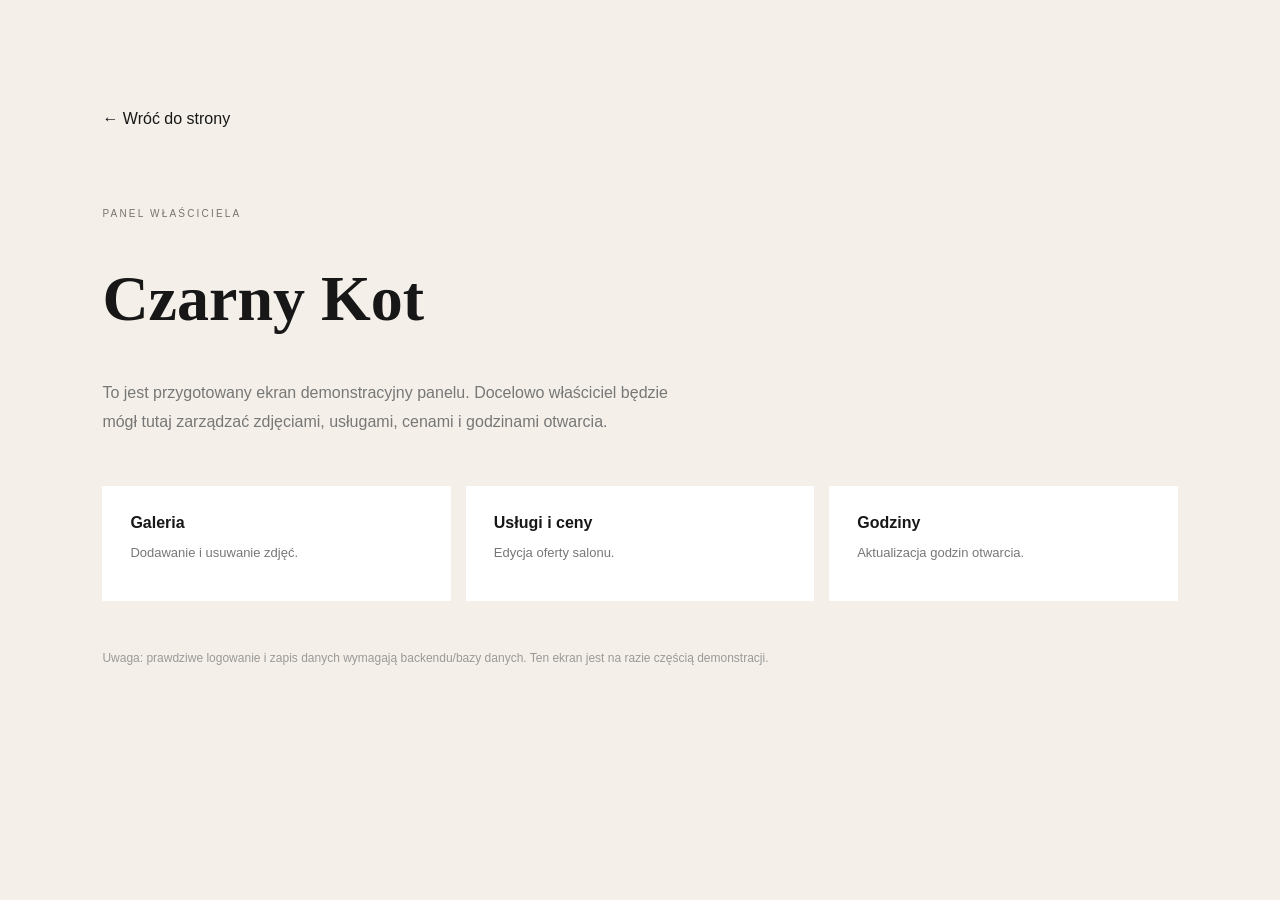
==== admin.html @ 05e56bac "Create Czarny Kot website demo" ====
<!doctype html><html lang="pl"><head><meta charset="UTF-8"><meta name="viewport" content="width=device-width,initial-scale=1"><title>Panel właściciela | Czarny Kot</title><link rel="stylesheet" href="style.css"></head><body><main class="section" style="min-height:100vh"><a class="text-link" href="/">← Wróć do strony</a><p class="eyebrow" style="margin-top:80px">Panel właściciela</p><h1 style="font-family:'Playfair Display',serif;font-size:64px">Czarny Kot</h1><p style="max-width:600px;line-height:1.8;color:#777">To jest przygotowany ekran demonstracyjny panelu. Docelowo właściciel będzie mógł tutaj zarządzać zdjęciami, usługami, cenami i godzinami otwarcia.</p><div style="margin-top:50px;display:grid;grid-template-columns:repeat(auto-fit,minmax(220px,1fr));gap:15px"><div style="background:#fff;padding:28px"><b>Galeria</b><p style="color:#777;font-size:13px">Dodawanie i usuwanie zdjęć.</p></div><div style="background:#fff;padding:28px"><b>Usługi i ceny</b><p style="color:#777;font-size:13px">Edycja oferty salonu.</p></div><div style="background:#fff;padding:28px"><b>Godziny</b><p style="color:#777;font-size:13px">Aktualizacja godzin otwarcia.</p></div></div><p style="margin-top:50px;color:#999;font-size:12px">Uwaga: prawdziwe logowanie i zapis danych wymagają backendu/bazy danych. Ten ekran jest na razie częścią demonstracji.</p></main></body></html>
---- style.css ----
:root{--bg:#f4f0e9;--ink:#171717;--muted:#77736c;--dark:#151515;--line:#d7d1c8;--accent:#d9c39a}*{box-sizing:border-box}html{scroll-behavior:smooth}body{margin:0;background:var(--bg);color:var(--ink);font-family:"DM Sans",sans-serif}a{color:inherit;text-decoration:none}.nav{height:82px;padding:0 5vw;display:flex;align-items:center;justify-content:space-between;border-bottom:1px solid var(--line);position:sticky;top:0;background:rgba(244,240,233,.9);backdrop-filter:blur(16px);z-index:10}.brand{display:flex;gap:10px;align-items:center;font-weight:700;letter-spacing:.12em;font-size:13px}.brand small{display:block;font-size:7px;letter-spacing:.28em;color:var(--muted);margin-top:4px}.cat-mark{font-size:27px;line-height:1}.nav nav{display:flex;gap:30px;font-size:13px;color:#5d5953}.nav nav a:hover,.text-link:hover{color:#000;text-decoration:underline;text-underline-offset:5px}.button{display:inline-flex;align-items:center;gap:22px;background:var(--ink);color:white;padding:16px 21px;border-radius:2px;font-size:12px;font-weight:600}.button-small{padding:11px 16px}.button.light{background:var(--bg);color:var(--ink)}.hero{min-height:calc(100vh - 82px);padding:7vw 8vw;display:grid;grid-template-columns:1.05fr .95fr;align-items:center;overflow:hidden}.eyebrow{font-size:10px;text-transform:uppercase;letter-spacing:.22em;color:var(--muted);margin:0 0 22px}.hero h1,h2{font-family:"Playfair Display",serif;font-weight:600;line-height:.98;letter-spacing:-.04em}.hero h1{font-size:clamp(48px,6.5vw,94px);margin:0;max-width:850px}.hero h1 em,h2 em{font-style:italic;font-weight:500;color:#676158}.lead{max-width:540px;line-height:1.8;color:#69655e;margin:30px 0}.actions{display:flex;align-items:center;gap:26px}.rating{display:flex;align-items:center;gap:12px;margin-top:45px;font-size:12px}.rating strong{font-size:25px}.rating span{letter-spacing:2px}.rating small{color:var(--muted)}.hero-art{height:590px;position:relative;display:grid;place-items:center}.halo{width:420px;height:520px;border-radius:50%;border:1px solid #cfc6b8;position:absolute;transform:rotate(22deg)}.cat-silhouette{font-size:260px;color:#1b1b1b;line-height:1;transform:rotate(-8deg);filter:drop-shadow(18px 20px 0 rgba(0,0,0,.06))}.hero-card{position:absolute;right:0;bottom:12%;background:#fffaf2;padding:25px 28px;box-shadow:0 25px 70px rgba(0,0,0,.12);min-width:145px}.hero-card span{font-size:10px;color:var(--muted)}.hero-card b{display:block;font-family:"Playfair Display",serif;font-size:26px;line-height:1;margin:18px 0}.hero-card small{color:var(--muted)}.section{padding:110px 8vw}.intro{border-top:1px solid var(--line)}h2{font-size:clamp(45px,6vw,80px);margin:0}.split{display:grid;grid-template-columns:1fr 1fr;gap:8vw;align-items:end}.split p{max-width:470px;line-height:1.9;color:var(--muted)}.stats{display:grid;grid-template-columns:repeat(3,1fr);border-top:1px solid var(--line);margin-top:75px}.stats div{padding:25px 0;border-right:1px solid var(--line);margin-right:25px}.stats b{font-family:"Playfair Display",serif;font-size:48px;display:block}.stats span{font-size:11px;color:var(--muted)}.dark{background:var(--dark);color:#f5f0e8}.dark .eyebrow,.dark .section-note{color:#88837b}.section-head{display:flex;justify-content:space-between;align-items:end;margin-bottom:50px}.section-note{max-width:340px;font-size:11px;line-height:1.6;color:var(--muted)}.service-grid{display:grid;grid-template-columns:repeat(4,1fr);border-top:1px solid #353535}.service-grid article{padding:30px 25px 35px 0;border-right:1px solid #353535;min-height:260px}.service-grid article+article{padding-left:25px}.service-grid span{font-size:10px;color:#817d76}.service-grid h3{font-family:"Playfair Display",serif;font-size:26px;font-weight:500;margin-top:65px}.service-grid p{color:#9a968e;font-size:12px;line-height:1.7}.service-grid b{font-size:10px;color:#d4c5aa}.gallery{display:grid;grid-template-columns:repeat(3,1fr);gap:12px}.gallery img{width:100%;height:350px;object-fit:cover;filter:saturate(.8);transition:.35s}.gallery img:hover{filter:saturate(1);transform:translateY(-4px)}.gallery img:nth-child(2),.gallery img:nth-child(5){margin-top:35px}.quote-section{text-align:center;background:#e8e1d6}.quote-mark{font-family:"Playfair Display",serif;font-size:90px;line-height:.6}.quote-section blockquote{font-family:"Playfair Display",serif;font-size:clamp(30px,4vw,55px);max-width:850px;margin:25px auto;line-height:1.08}.quote-section p{font-size:11px;color:var(--muted)}.quote-dots{font-size:8px;letter-spacing:8px;margin-top:35px}.cta{background:#24231f;color:#f4f0e9;padding:85px 8vw;display:flex;justify-content:space-between;align-items:center}.cta h2{font-size:clamp(40px,5vw,68px)}.contact{display:grid;grid-template-columns:1.1fr .9fr;gap:8vw}.contact-list{margin-top:55px;display:grid;gap:25px}.contact-list small{display:block;color:var(--muted);font-size:9px;text-transform:uppercase;letter-spacing:.16em;margin-bottom:6px}.contact-list b{font-size:15px;font-weight:500}.map-card{min-height:400px;background:linear-gradient(135deg,#d6d0c4,#ece7df);padding:35px;display:flex;flex-direction:column;justify-content:end;position:relative}.map-pin{position:absolute;top:42%;left:50%;font-size:30px}.map-card p{font-family:"Playfair Display",serif;font-size:28px}.map-card .text-link{font-size:11px}footer{border-top:1px solid var(--line);padding:30px 8vw;display:flex;justify-content:space-between;align-items:center;font-size:10px;color:var(--muted)}footer .brand{color:var(--ink)}footer a:hover{color:var(--ink)}@media(max-width:800px){.nav{height:68px}.nav nav{display:none}.nav .button{display:none}.hero{grid-template-columns:1fr;padding:65px 7vw}.hero-art{height:360px}.halo{width:260px;height:320px}.cat-silhouette{font-size:170px}.hero-card{right:4%;bottom:4%}.split,.contact{grid-template-columns:1fr}.service-grid{grid-template-columns:1fr 1fr}.gallery{grid-template-columns:1fr 1fr}.gallery img{height:240px}.section{padding:80px 7vw}.cta{padding:70px 7vw;display:block}.cta .button{margin-top:30px}.stats{grid-template-columns:1fr}.stats div{border-right:0;border-bottom:1px solid var(--line);margin:0}.section-head{display:block}.section-note{margin-top:20px}footer{padding:25px 7vw;gap:15px;flex-wrap:wrap}}@media(max-width:480px){.service-grid,.gallery{grid-template-columns:1fr}.gallery img:nth-child(2),.gallery img:nth-child(5){margin-top:0}.hero h1{font-size:48px}.actions{flex-direction:column;align-items:flex-start}.contact{gap:50px}}
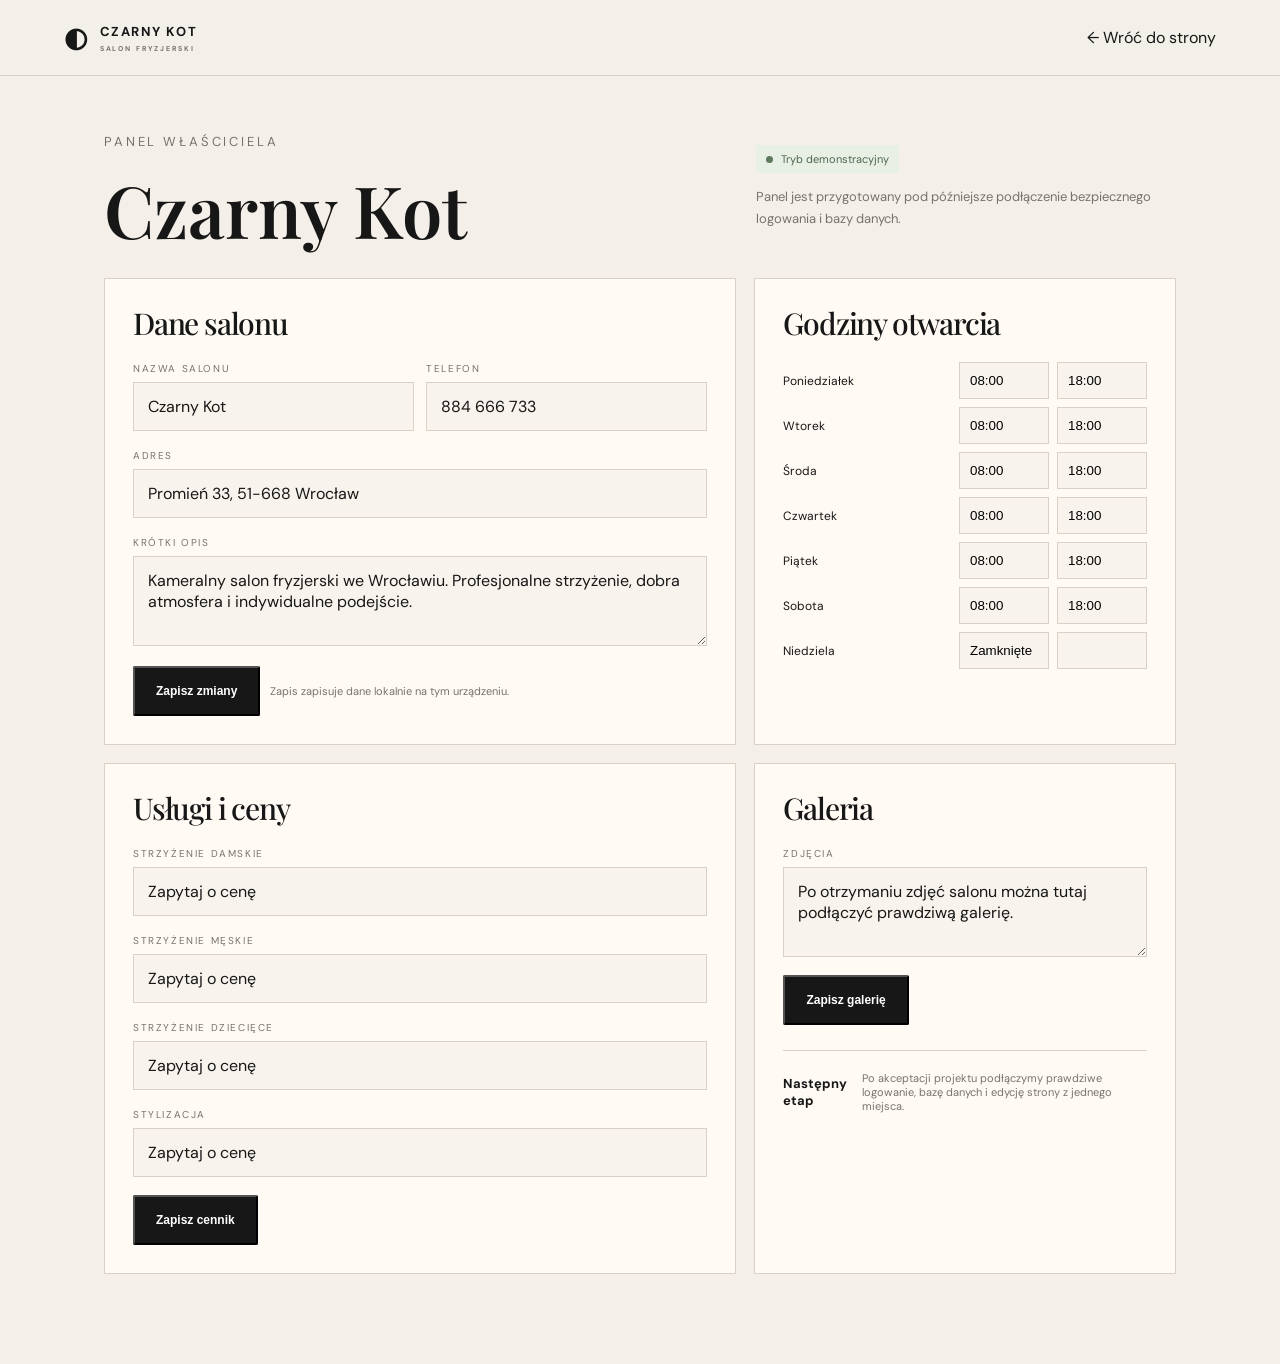
==== commit 50a3acc9: "Build polished owner admin dashboard" ====
--- a/admin.html
+++ b/admin.html
@@ -1 +1,24 @@
-<!doctype html><html lang="pl"><head><meta charset="UTF-8"><meta name="viewport" content="width=device-width,initial-scale=1"><title>Panel właściciela | Czarny Kot</title><link rel="stylesheet" href="style.css"></head><body><main class="section" style="min-height:100vh"><a class="text-link" href="/">← Wróć do strony</a><p class="eyebrow" style="margin-top:80px">Panel właściciela</p><h1 style="font-family:'Playfair Display',serif;font-size:64px">Czarny Kot</h1><p style="max-width:600px;line-height:1.8;color:#777">To jest przygotowany ekran demonstracyjny panelu. Docelowo właściciel będzie mógł tutaj zarządzać zdjęciami, usługami, cenami i godzinami otwarcia.</p><div style="margin-top:50px;display:grid;grid-template-columns:repeat(auto-fit,minmax(220px,1fr));gap:15px"><div style="background:#fff;padding:28px"><b>Galeria</b><p style="color:#777;font-size:13px">Dodawanie i usuwanie zdjęć.</p></div><div style="background:#fff;padding:28px"><b>Usługi i ceny</b><p style="color:#777;font-size:13px">Edycja oferty salonu.</p></div><div style="background:#fff;padding:28px"><b>Godziny</b><p style="color:#777;font-size:13px">Aktualizacja godzin otwarcia.</p></div></div><p style="margin-top:50px;color:#999;font-size:12px">Uwaga: prawdziwe logowanie i zapis danych wymagają backendu/bazy danych. Ten ekran jest na razie częścią demonstracji.</p></main></body></html>+<!doctype html>
+<html lang="pl"><head><meta charset="UTF-8"><meta name="viewport" content="width=device-width,initial-scale=1">
+<title>Panel właściciela | Czarny Kot</title>
+<link rel="preconnect" href="https://fonts.googleapis.com"><link rel="preconnect" href="https://fonts.gstatic.com" crossorigin>
+<link href="https://fonts.googleapis.com/css2?family=DM+Sans:wght@400;500;600&family=Playfair+Display:wght@500;600;700&display=swap" rel="stylesheet"><link rel="stylesheet" href="style.css">
+<style>
+.admin{min-height:100vh;background:#f4f0e9}.admin-top{height:76px;border-bottom:1px solid var(--line);display:flex;align-items:center;justify-content:space-between;padding:0 5vw;background:rgba(244,240,233,.94)}.admin-wrap{max-width:1200px;margin:0 auto;padding:55px 5vw 90px}.admin-title{display:flex;justify-content:space-between;align-items:end;gap:30px;margin-bottom:35px}.admin-title h1{font:600 clamp(42px,6vw,72px)/.95 "Playfair Display",serif;margin:0}.admin-title p{color:var(--muted);max-width:420px;line-height:1.7;font-size:13px}.admin-grid{display:grid;grid-template-columns:1.2fr .8fr;gap:18px}.panel{background:#fffaf3;border:1px solid var(--line);padding:28px}.panel h2{font:500 30px/1.1 "Playfair Display",serif;margin:0 0 22px}.field{display:grid;gap:7px;margin-bottom:18px}.field label{font-size:10px;text-transform:uppercase;letter-spacing:.16em;color:var(--muted)}.field input,.field textarea{width:100%;border:1px solid var(--line);background:#f8f4ed;padding:13px 14px;font:inherit;color:var(--ink);outline:none}.field textarea{min-height:90px;resize:vertical}.row{display:grid;grid-template-columns:1fr 1fr;gap:12px}.admin-actions{display:flex;gap:10px;align-items:center;margin-top:20px}.save-note{font-size:11px;color:var(--muted)}.hours{display:grid;gap:8px}.hours-row{display:grid;grid-template-columns:1fr 90px 90px;gap:8px;align-items:center;font-size:12px}.hours-row input{border:1px solid var(--line);padding:10px;background:#f8f4ed}.status{display:inline-flex;align-items:center;gap:8px;font-size:11px;color:#4f6750;background:#e8efe5;padding:7px 10px}.dot{width:7px;height:7px;border-radius:50%;background:#607a60}.preview{display:flex;gap:15px;align-items:center;border-top:1px solid var(--line);margin-top:25px;padding-top:20px}.preview strong{font-size:13px}.preview span{font-size:11px;color:var(--muted)}@media(max-width:800px){.admin-grid{grid-template-columns:1fr}.admin-title{display:block}.admin-title p{margin-top:18px}.row{grid-template-columns:1fr}.hours-row{grid-template-columns:1fr 75px 75px}}
+</style></head>
+<body class="admin"><header class="admin-top"><a class="brand" href="/"><span class="cat-mark">◐</span><span>CZARNY KOT<small>SALON FRYZJERSKI</small></span></a><a class="text-link" href="/">← Wróć do strony</a></header>
+<main class="admin-wrap"><div class="admin-title"><div><p class="eyebrow">Panel właściciela</p><h1>Czarny Kot</h1></div><div><span class="status"><span class="dot"></span>Tryb demonstracyjny</span><p>Panel jest przygotowany pod późniejsze podłączenie bezpiecznego logowania i bazy danych.</p></div></div>
+<div class="admin-grid">
+<section class="panel"><h2>Dane salonu</h2><div class="row"><div class="field"><label>Nazwa salonu</label><input id="salonName" value="Czarny Kot"></div><div class="field"><label>Telefon</label><input id="phone" value="884 666 733"></div></div><div class="field"><label>Adres</label><input id="address" value="Promień 33, 51-668 Wrocław"></div><div class="field"><label>Krótki opis</label><textarea id="description">Kameralny salon fryzjerski we Wrocławiu. Profesjonalne strzyżenie, dobra atmosfera i indywidualne podejście.</textarea></div><div class="admin-actions"><button class="button" id="save">Zapisz zmiany</button><span class="save-note" id="saveNote">Zapis zapisuje dane lokalnie na tym urządzeniu.</span></div></section>
+<section class="panel"><h2>Godziny otwarcia</h2><div class="hours" id="hours"></div></section>
+<section class="panel"><h2>Usługi i ceny</h2><div class="field"><label>Strzyżenie damskie</label><input value="Zapytaj o cenę"></div><div class="field"><label>Strzyżenie męskie</label><input value="Zapytaj o cenę"></div><div class="field"><label>Strzyżenie dziecięce</label><input value="Zapytaj o cenę"></div><div class="field"><label>Stylizacja</label><input value="Zapytaj o cenę"></div><button class="button" id="saveServices">Zapisz cennik</button></section>
+<section class="panel"><h2>Galeria</h2><div class="field"><label>Zdjęcia</label><textarea id="gallery">Po otrzymaniu zdjęć salonu można tutaj podłączyć prawdziwą galerię.</textarea></div><button class="button" id="saveGallery">Zapisz galerię</button><div class="preview"><strong>Następny etap</strong><span>Po akceptacji projektu podłączymy prawdziwe logowanie, bazę danych i edycję strony z jednego miejsca.</span></div></section>
+</div></main>
+<script>
+const days=["Poniedziałek","Wtorek","Środa","Czwartek","Piątek","Sobota","Niedziela"], saved=JSON.parse(localStorage.getItem("czarnyKotAdmin")||"{}");
+salonName.value=saved.salonName||salonName.value;phone.value=saved.phone||phone.value;address.value=saved.address||address.value;description.value=saved.description||description.value;gallery.value=saved.gallery||gallery.value;
+hours.innerHTML=days.map((d,i)=>'<div class="hours-row"><span>'+d+'</span><input aria-label="'+d+' od" value="'+(i===6?'Zamknięte':'08:00')+'"><input aria-label="'+d+' do" value="'+(i===6?'':'18:00')+'"></div>').join("");
+save.onclick=()=>{localStorage.setItem("czarnyKotAdmin",JSON.stringify({salonName:salonName.value,phone:phone.value,address:address.value,description:description.value,gallery:gallery.value}));saveNote.textContent="Zapisano na tym urządzeniu."};
+saveServices.onclick=e=>{e.target.textContent="Cennik zapisany";setTimeout(()=>e.target.textContent="Zapisz cennik",1400)};
+saveGallery.onclick=e=>{e.target.textContent="Galeria zapisana";setTimeout(()=>e.target.textContent="Zapisz galerię",1400)};
+</script></body></html>
--- a/style.css
+++ b/style.css
@@ -1 +1,20 @@
-:root{--bg:#f4f0e9;--ink:#171717;--muted:#77736c;--dark:#151515;--line:#d7d1c8;--accent:#d9c39a}*{box-sizing:border-box}html{scroll-behavior:smooth}body{margin:0;background:var(--bg);color:var(--ink);font-family:"DM Sans",sans-serif}a{color:inherit;text-decoration:none}.nav{height:82px;padding:0 5vw;display:flex;align-items:center;justify-content:space-between;border-bottom:1px solid var(--line);position:sticky;top:0;background:rgba(244,240,233,.9);backdrop-filter:blur(16px);z-index:10}.brand{display:flex;gap:10px;align-items:center;font-weight:700;letter-spacing:.12em;font-size:13px}.brand small{display:block;font-size:7px;letter-spacing:.28em;color:var(--muted);margin-top:4px}.cat-mark{font-size:27px;line-height:1}.nav nav{display:flex;gap:30px;font-size:13px;color:#5d5953}.nav nav a:hover,.text-link:hover{color:#000;text-decoration:underline;text-underline-offset:5px}.button{display:inline-flex;align-items:center;gap:22px;background:var(--ink);color:white;padding:16px 21px;border-radius:2px;font-size:12px;font-weight:600}.button-small{padding:11px 16px}.button.light{background:var(--bg);color:var(--ink)}.hero{min-height:calc(100vh - 82px);padding:7vw 8vw;display:grid;grid-template-columns:1.05fr .95fr;align-items:center;overflow:hidden}.eyebrow{font-size:10px;text-transform:uppercase;letter-spacing:.22em;color:var(--muted);margin:0 0 22px}.hero h1,h2{font-family:"Playfair Display",serif;font-weight:600;line-height:.98;letter-spacing:-.04em}.hero h1{font-size:clamp(48px,6.5vw,94px);margin:0;max-width:850px}.hero h1 em,h2 em{font-style:italic;font-weight:500;color:#676158}.lead{max-width:540px;line-height:1.8;color:#69655e;margin:30px 0}.actions{display:flex;align-items:center;gap:26px}.rating{display:flex;align-items:center;gap:12px;margin-top:45px;font-size:12px}.rating strong{font-size:25px}.rating span{letter-spacing:2px}.rating small{color:var(--muted)}.hero-art{height:590px;position:relative;display:grid;place-items:center}.halo{width:420px;height:520px;border-radius:50%;border:1px solid #cfc6b8;position:absolute;transform:rotate(22deg)}.cat-silhouette{font-size:260px;color:#1b1b1b;line-height:1;transform:rotate(-8deg);filter:drop-shadow(18px 20px 0 rgba(0,0,0,.06))}.hero-card{position:absolute;right:0;bottom:12%;background:#fffaf2;padding:25px 28px;box-shadow:0 25px 70px rgba(0,0,0,.12);min-width:145px}.hero-card span{font-size:10px;color:var(--muted)}.hero-card b{display:block;font-family:"Playfair Display",serif;font-size:26px;line-height:1;margin:18px 0}.hero-card small{color:var(--muted)}.section{padding:110px 8vw}.intro{border-top:1px solid var(--line)}h2{font-size:clamp(45px,6vw,80px);margin:0}.split{display:grid;grid-template-columns:1fr 1fr;gap:8vw;align-items:end}.split p{max-width:470px;line-height:1.9;color:var(--muted)}.stats{display:grid;grid-template-columns:repeat(3,1fr);border-top:1px solid var(--line);margin-top:75px}.stats div{padding:25px 0;border-right:1px solid var(--line);margin-right:25px}.stats b{font-family:"Playfair Display",serif;font-size:48px;display:block}.stats span{font-size:11px;color:var(--muted)}.dark{background:var(--dark);color:#f5f0e8}.dark .eyebrow,.dark .section-note{color:#88837b}.section-head{display:flex;justify-content:space-between;align-items:end;margin-bottom:50px}.section-note{max-width:340px;font-size:11px;line-height:1.6;color:var(--muted)}.service-grid{display:grid;grid-template-columns:repeat(4,1fr);border-top:1px solid #353535}.service-grid article{padding:30px 25px 35px 0;border-right:1px solid #353535;min-height:260px}.service-grid article+article{padding-left:25px}.service-grid span{font-size:10px;color:#817d76}.service-grid h3{font-family:"Playfair Display",serif;font-size:26px;font-weight:500;margin-top:65px}.service-grid p{color:#9a968e;font-size:12px;line-height:1.7}.service-grid b{font-size:10px;color:#d4c5aa}.gallery{display:grid;grid-template-columns:repeat(3,1fr);gap:12px}.gallery img{width:100%;height:350px;object-fit:cover;filter:saturate(.8);transition:.35s}.gallery img:hover{filter:saturate(1);transform:translateY(-4px)}.gallery img:nth-child(2),.gallery img:nth-child(5){margin-top:35px}.quote-section{text-align:center;background:#e8e1d6}.quote-mark{font-family:"Playfair Display",serif;font-size:90px;line-height:.6}.quote-section blockquote{font-family:"Playfair Display",serif;font-size:clamp(30px,4vw,55px);max-width:850px;margin:25px auto;line-height:1.08}.quote-section p{font-size:11px;color:var(--muted)}.quote-dots{font-size:8px;letter-spacing:8px;margin-top:35px}.cta{background:#24231f;color:#f4f0e9;padding:85px 8vw;display:flex;justify-content:space-between;align-items:center}.cta h2{font-size:clamp(40px,5vw,68px)}.contact{display:grid;grid-template-columns:1.1fr .9fr;gap:8vw}.contact-list{margin-top:55px;display:grid;gap:25px}.contact-list small{display:block;color:var(--muted);font-size:9px;text-transform:uppercase;letter-spacing:.16em;margin-bottom:6px}.contact-list b{font-size:15px;font-weight:500}.map-card{min-height:400px;background:linear-gradient(135deg,#d6d0c4,#ece7df);padding:35px;display:flex;flex-direction:column;justify-content:end;position:relative}.map-pin{position:absolute;top:42%;left:50%;font-size:30px}.map-card p{font-family:"Playfair Display",serif;font-size:28px}.map-card .text-link{font-size:11px}footer{border-top:1px solid var(--line);padding:30px 8vw;display:flex;justify-content:space-between;align-items:center;font-size:10px;color:var(--muted)}footer .brand{color:var(--ink)}footer a:hover{color:var(--ink)}@media(max-width:800px){.nav{height:68px}.nav nav{display:none}.nav .button{display:none}.hero{grid-template-columns:1fr;padding:65px 7vw}.hero-art{height:360px}.halo{width:260px;height:320px}.cat-silhouette{font-size:170px}.hero-card{right:4%;bottom:4%}.split,.contact{grid-template-columns:1fr}.service-grid{grid-template-columns:1fr 1fr}.gallery{grid-template-columns:1fr 1fr}.gallery img{height:240px}.section{padding:80px 7vw}.cta{padding:70px 7vw;display:block}.cta .button{margin-top:30px}.stats{grid-template-columns:1fr}.stats div{border-right:0;border-bottom:1px solid var(--line);margin:0}.section-head{display:block}.section-note{margin-top:20px}footer{padding:25px 7vw;gap:15px;flex-wrap:wrap}}@media(max-width:480px){.service-grid,.gallery{grid-template-columns:1fr}.gallery img:nth-child(2),.gallery img:nth-child(5){margin-top:0}.hero h1{font-size:48px}.actions{flex-direction:column;align-items:flex-start}.contact{gap:50px}}+:root{--bg:#f4f0e9;--ink:#171717;--muted:#77736c;--dark:#151515;--line:#d7d1c8;--accent:#d9c39a}*{box-sizing:border-box}html{scroll-behavior:smooth}body{margin:0;background:var(--bg);color:var(--ink);font-family:"DM Sans",sans-serif}a{color:inherit;text-decoration:none}.nav{height:82px;padding:0 5vw;display:flex;align-items:center;justify-content:space-between;border-bottom:1px solid var(--line);position:sticky;top:0;background:rgba(244,240,233,.9);backdrop-filter:blur(16px);z-index:10}.brand{display:flex;gap:10px;align-items:center;font-weight:700;letter-spacing:.12em;font-size:13px}.brand small{display:block;font-size:7px;letter-spacing:.28em;color:var(--muted);margin-top:4px}.cat-mark{font-size:27px;line-height:1}.nav nav{display:flex;gap:30px;font-size:13px;color:#5d5953}.nav nav a:hover,.text-link:hover{color:#000;text-decoration:underline;text-underline-offset:5px}.button{display:inline-flex;align-items:center;gap:22px;background:var(--ink);color:white;padding:16px 21px;border-radius:2px;font-size:12px;font-weight:600}.button-small{padding:11px 16px}.button.light{background:var(--bg);color:var(--ink)}.hero{min-height:calc(100vh - 82px);padding:3.5vw 8vw 5vw;position:relative;display:grid;grid-template-columns:1.05fr .95fr;align-items:center;overflow:hidden}.eyebrow{font-size:10px;text-transform:uppercase;letter-spacing:.22em;color:var(--muted);margin:0 0 22px}.hero h1,h2{font-family:"Playfair Display",serif;font-weight:600;line-height:.98;letter-spacing:-.04em}.hero h1{font-size:clamp(48px,6.5vw,94px);margin:0;max-width:850px}.hero h1 em,h2 em{font-style:italic;font-weight:500;color:#676158}.lead{max-width:540px;line-height:1.8;color:#69655e;margin:30px 0}.actions{display:flex;align-items:center;gap:26px}.rating{display:flex;align-items:center;gap:12px;margin-top:45px;font-size:12px}.rating strong{font-size:25px}.rating span{letter-spacing:2px}.rating small{color:var(--muted)}.hero-art{height:590px;position:relative;display:grid;place-items:center}.halo{width:420px;height:520px;border-radius:50%;border:1px solid #cfc6b8;position:absolute;transform:rotate(22deg)}.cat-silhouette{width:260px;height:250px;position:relative;transform:translateY(10px) rotate(-3deg);filter:drop-shadow(18px 20px 0 rgba(0,0,0,.06))}
+.cat-body{position:absolute;width:150px;height:105px;background:#1b1b1b;border-radius:52% 48% 42% 45%;left:60px;top:85px}
+.cat-head{position:absolute;width:88px;height:82px;background:#1b1b1b;border-radius:50%;left:18px;top:48px;z-index:2}
+.cat-head:before,.cat-head:after{content:"";position:absolute;top:-20px;width:0;height:0;border-left:22px solid transparent;border-right:22px solid transparent;border-bottom:38px solid #1b1b1b}
+.cat-head:before{left:3px;transform:rotate(-18deg)}.cat-head:after{right:3px;transform:rotate(18deg)}
+.cat-head i{position:absolute;width:6px;height:8px;background:#d9c39a;border-radius:50%;top:32px}.cat-head i:first-child{left:27px}.cat-head i:last-child{right:27px}
+.cat-tail{position:absolute;width:125px;height:125px;border:15px solid #1b1b1b;border-left-color:transparent;border-bottom-color:transparent;border-radius:50%;right:-15px;top:20px;transform:rotate(20deg)}
+.cat-leg{position:absolute;width:18px;height:70px;background:#1b1b1b;border-radius:0 0 12px 12px;top:160px;transform-origin:top center}
+.leg-a{left:83px;transform:rotate(8deg)}.leg-b{left:115px;transform:rotate(-8deg)}.leg-c{left:166px;transform:rotate(8deg)}.leg-d{left:195px;transform:rotate(-8deg)}
+.walking-cat{position:absolute;bottom:7%;right:-125px;width:125px;height:95px;z-index:4;animation:catWalk 10s linear infinite}
+.walk-body{position:absolute;width:78px;height:48px;background:#1b1b1b;border-radius:50% 48% 42% 44%;left:25px;top:30px}
+.walk-head{position:absolute;width:42px;height:40px;background:#1b1b1b;border-radius:50%;left:0;top:15px;z-index:2}
+.walk-head:before,.walk-head:after{content:"";position:absolute;top:-10px;width:0;height:0;border-left:10px solid transparent;border-right:10px solid transparent;border-bottom:17px solid #1b1b1b}
+.walk-head:before{left:2px;transform:rotate(-15deg)}.walk-head:after{right:2px;transform:rotate(15deg)}
+.walk-head i{position:absolute;width:3px;height:4px;background:#d9c39a;border-radius:50%;top:17px}.walk-head i:first-child{left:12px}.walk-head i:last-child{right:12px}
+.walk-tail{position:absolute;width:55px;height:55px;border:8px solid #1b1b1b;border-left-color:transparent;border-bottom-color:transparent;border-radius:50%;right:-5px;top:0;transform:rotate(25deg)}
+.walk-leg{position:absolute;width:9px;height:38px;background:#1b1b1b;border-radius:0 0 8px 8px;top:62px;transform-origin:top center;animation:legWalk .35s ease-in-out infinite alternate}
+.walk-leg.a{left:38px}.walk-leg.b{left:56px;animation-delay:.17s}.walk-leg.c{left:75px;animation-delay:.17s}.walk-leg.d{left:91px}
+@keyframes catWalk{0%{right:-125px}100%{right:100%}}@keyframes legWalk{from{transform:rotate(18deg)}to{transform:rotate(-18deg)}}
+.hero-card{position:absolute;right:0;bottom:12%;background:#fffaf2;padding:25px 28px;box-shadow:0 25px 70px rgba(0,0,0,.12);min-width:145px}.hero-card span{font-size:10px;color:var(--muted)}.hero-card b{display:block;font-family:"Playfair Display",serif;font-size:26px;line-height:1;margin:18px 0}.hero-card small{color:var(--muted)}.section{padding:110px 8vw}.intro{border-top:1px solid var(--line)}h2{font-size:clamp(45px,6vw,80px);margin:0}.split{display:grid;grid-template-columns:1fr 1fr;gap:8vw;align-items:end}.split p{max-width:470px;line-height:1.9;color:var(--muted)}.stats{display:grid;grid-template-columns:repeat(3,1fr);border-top:1px solid var(--line);margin-top:75px}.stats div{padding:25px 0;border-right:1px solid var(--line);margin-right:25px}.stats b{font-family:"Playfair Display",serif;font-size:48px;display:block}.stats span{font-size:11px;color:var(--muted)}.dark{background:var(--dark);color:#f5f0e8}.dark .eyebrow,.dark .section-note{color:#88837b}.section-head{display:flex;justify-content:space-between;align-items:end;margin-bottom:50px}.section-note{max-width:340px;font-size:11px;line-height:1.6;color:var(--muted)}.service-grid{display:grid;grid-template-columns:repeat(4,1fr);border-top:1px solid #353535}.service-grid article{padding:30px 25px 35px 0;border-right:1px solid #353535;min-height:260px}.service-grid article+article{padding-left:25px}.service-grid span{font-size:10px;color:#817d76}.service-grid h3{font-family:"Playfair Display",serif;font-size:26px;font-weight:500;margin-top:65px}.service-grid p{color:#9a968e;font-size:12px;line-height:1.7}.service-grid b{font-size:10px;color:#d4c5aa}.gallery{display:grid;grid-template-columns:repeat(3,1fr);gap:12px}.gallery img{width:100%;height:350px;object-fit:cover;filter:saturate(.8);transition:.35s}.gallery img:hover{filter:saturate(1);transform:translateY(-4px)}.gallery img:nth-child(2),.gallery img:nth-child(5){margin-top:35px}.quote-section{text-align:center;background:#e8e1d6}.quote-mark{font-family:"Playfair Display",serif;font-size:90px;line-height:.6}.quote-section blockquote{font-family:"Playfair Display",serif;font-size:clamp(30px,4vw,55px);max-width:850px;margin:25px auto;line-height:1.08}.quote-section p{font-size:11px;color:var(--muted)}.quote-dots{font-size:8px;letter-spacing:8px;margin-top:35px}.cta{background:#24231f;color:#f4f0e9;padding:85px 8vw;display:flex;justify-content:space-between;align-items:center}.cta h2{font-size:clamp(40px,5vw,68px)}.contact{display:grid;grid-template-columns:1.1fr .9fr;gap:8vw}.contact-list{margin-top:55px;display:grid;gap:25px}.contact-list small{display:block;color:var(--muted);font-size:9px;text-transform:uppercase;letter-spacing:.16em;margin-bottom:6px}.contact-list b{font-size:15px;font-weight:500}.map-card{min-height:400px;background:linear-gradient(135deg,#d6d0c4,#ece7df);padding:35px;display:flex;flex-direction:column;justify-content:end;position:relative}.map-pin{position:absolute;top:42%;left:50%;font-size:30px}.map-card p{font-family:"Playfair Display",serif;font-size:28px}.map-card .text-link{font-size:11px}footer{border-top:1px solid var(--line);padding:30px 8vw;display:flex;justify-content:space-between;align-items:center;font-size:10px;color:var(--muted)}footer .brand{color:var(--ink)}footer a:hover{color:var(--ink)}@media(max-width:800px){.nav{height:68px}.nav nav{display:none}.nav .button{display:none}.hero{grid-template-columns:1fr;padding:42px 7vw 55px}.hero-art{height:360px}.halo{width:260px;height:320px}.cat-silhouette{transform:scale(.72) translateY(-10px)}.hero-card{right:4%;bottom:4%}.split,.contact{grid-template-columns:1fr}.service-grid{grid-template-columns:1fr 1fr}.gallery{grid-template-columns:1fr 1fr}.gallery img{height:240px}.section{padding:80px 7vw}.cta{padding:70px 7vw;display:block}.cta .button{margin-top:30px}.stats{grid-template-columns:1fr}.stats div{border-right:0;border-bottom:1px solid var(--line);margin:0}.section-head{display:block}.section-note{margin-top:20px}footer{padding:25px 7vw;gap:15px;flex-wrap:wrap}}@media(max-width:480px){.service-grid,.gallery{grid-template-columns:1fr}.gallery img:nth-child(2),.gallery img:nth-child(5){margin-top:0}.hero h1{font-size:48px}.actions{flex-direction:column;align-items:flex-start}.contact{gap:50px}}
